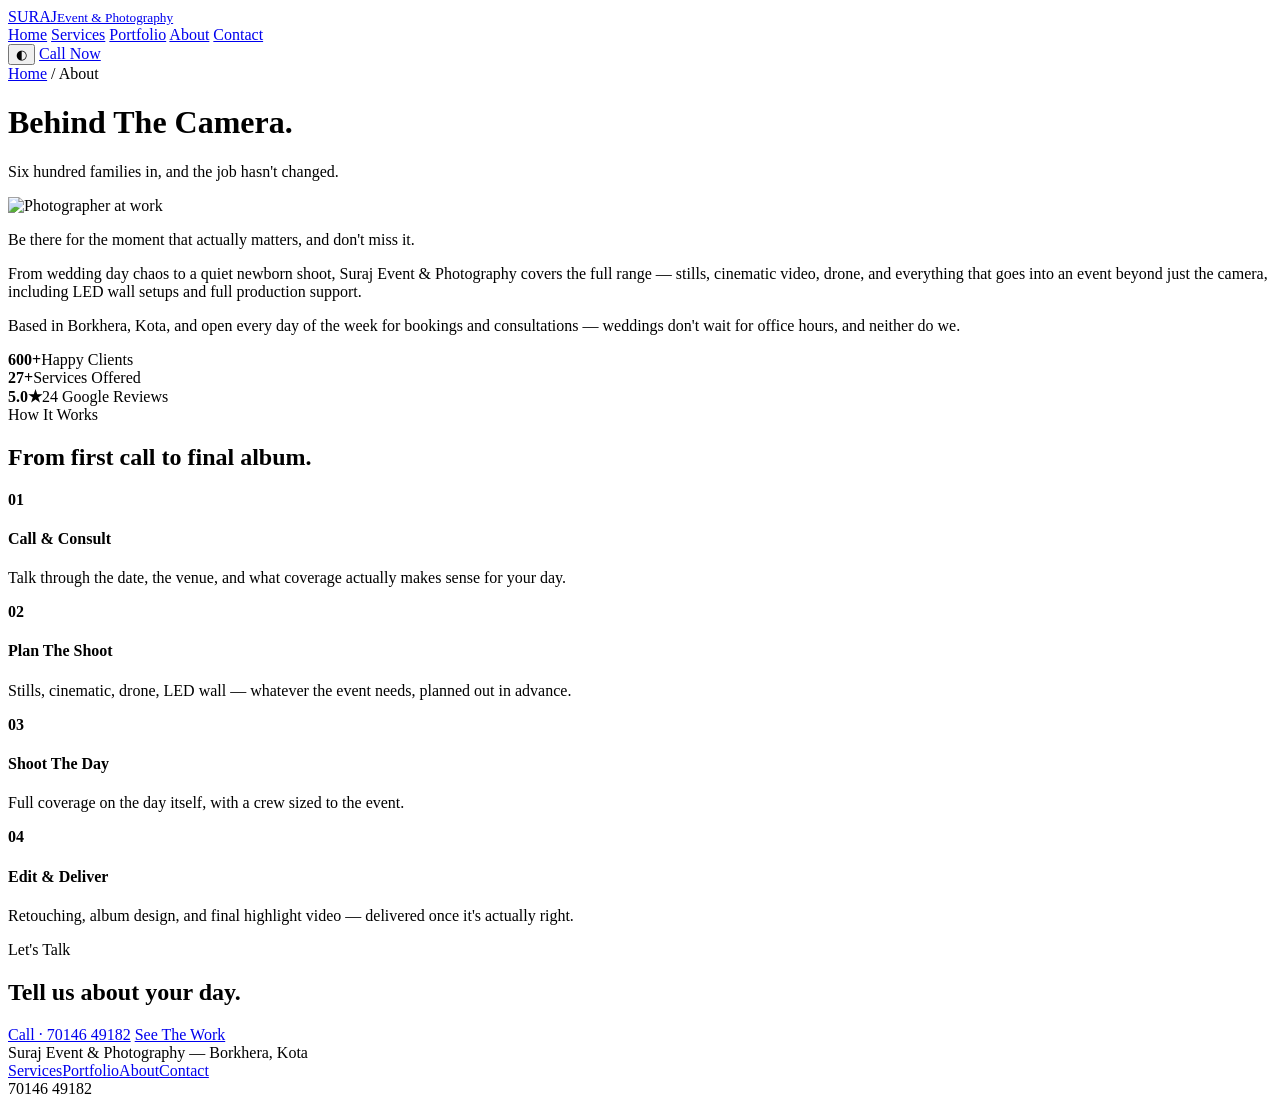
==== about.html @ c1bee330 "Add files via upload" ====
<!DOCTYPE html>
<html lang="en">
<head>
<meta charset="UTF-8">
<script>try{if(localStorage.getItem('theme')==='light'){document.documentElement.classList.add('light');}}catch(e){}</script>
<meta name="viewport" content="width=device-width, initial-scale=1.0">
<title>About — Suraj Event &amp; Photography</title>
<meta name="description" content="About Suraj Event & Photography — a wedding and cinematic photography studio in Borkhera, Kota, trusted by 600+ families.">
<meta name="theme-color" content="#0B0C0E">
<link rel="preconnect" href="https://fonts.googleapis.com">
<link rel="preconnect" href="https://fonts.gstatic.com" crossorigin>
<link href="https://fonts.googleapis.com/css2?family=Bebas+Neue&family=Inter:wght@400;500;600;700;800&family=JetBrains+Mono:wght@400;700&display=swap" rel="stylesheet">
<link rel="stylesheet" href="assets/styles.css">
</head>
<body>

<header>
  <div class="wrap nav-row">
    <a href="index.html" class="logo">SURAJ<small>Event &amp; Photography</small></a>
    <nav class="nav-links">
      <a href="index.html">Home</a>
      <a href="services.html">Services</a>
      <a href="portfolio.html">Portfolio</a>
      <a href="about.html" class="active">About</a>
      <a href="contact.html">Contact</a>
    </nav>
    <div class="nav-cta">
      <button class="theme-toggle" id="themeToggle" aria-label="Toggle light and dark mode" aria-pressed="false">◐</button>
      <a href="tel:+917014649182" class="btn btn-solid">Call Now</a>
    </div>
  </div>
</header>

<div class="page-banner">
  <div class="wrap">
    <div class="crumb reveal"><a href="index.html">Home</a> / About</div>
    <h1 class="reveal">Behind The Camera.</h1>
    <p class="lede reveal">Six hundred families in, and the job hasn't changed.</p>
  </div>
</div>

<section>
  <div class="wrap about-grid">
    <div class="about-media reveal">
      <img src="https://images.unsplash.com/photo-1606800052052-a08af7148866?q=80&w=900&auto=format&fit=crop" alt="Photographer at work" loading="lazy">
    </div>
    <div class="about-body reveal">
      <p>Be there for the moment that actually matters, and don't miss it.</p>
      <p>From wedding day chaos to a quiet newborn shoot, Suraj Event &amp; Photography covers the full range — stills, cinematic video, drone, and everything that goes into an event beyond just the camera, including LED wall setups and full production support.</p>
      <p>Based in Borkhera, Kota, and open every day of the week for bookings and consultations — weddings don't wait for office hours, and neither do we.</p>
    </div>
  </div>

  <div class="wrap">
    <div class="stats-row">
      <div class="reveal"><b>600+</b><span>Happy Clients</span></div>
      <div class="reveal"><b>27+</b><span>Services Offered</span></div>
      <div class="reveal"><b>5.0★</b><span>24 Google Reviews</span></div>
    </div>
  </div>

  <div class="wrap">
    <div class="section-head reveal">
      <div class="eyebrow">How It Works</div>
      <h2>From first call to final album.</h2>
    </div>
    <div class="process-grid">
      <div class="process-step reveal"><b>01</b><h4>Call &amp; Consult</h4><p>Talk through the date, the venue, and what coverage actually makes sense for your day.</p></div>
      <div class="process-step reveal"><b>02</b><h4>Plan The Shoot</h4><p>Stills, cinematic, drone, LED wall — whatever the event needs, planned out in advance.</p></div>
      <div class="process-step reveal"><b>03</b><h4>Shoot The Day</h4><p>Full coverage on the day itself, with a crew sized to the event.</p></div>
      <div class="process-step reveal"><b>04</b><h4>Edit &amp; Deliver</h4><p>Retouching, album design, and final highlight video — delivered once it's actually right.</p></div>
    </div>
  </div>
</section>

<div class="cta-band">
  <div class="wrap">
    <div class="eyebrow reveal" style="justify-content:center;">Let's Talk</div>
    <h2 class="reveal">Tell us about your day.</h2>
    <div class="hero-actions reveal">
      <a href="tel:+917014649182" class="btn btn-solid">Call · 70146 49182</a>
      <a href="portfolio.html" class="btn btn-outline">See The Work</a>
    </div>
  </div>
</div>

<footer>
  <div class="wrap">
    <div class="foot-row">
      <span>Suraj Event &amp; Photography — Borkhera, Kota</span>
      <div class="foot-links"><a href="services.html">Services</a><a href="portfolio.html">Portfolio</a><a href="about.html">About</a><a href="contact.html">Contact</a></div>
      <span>70146 49182</span>
    </div>
  </div>
</footer>

<script src="assets/main.js"></script>
</body>
</html>
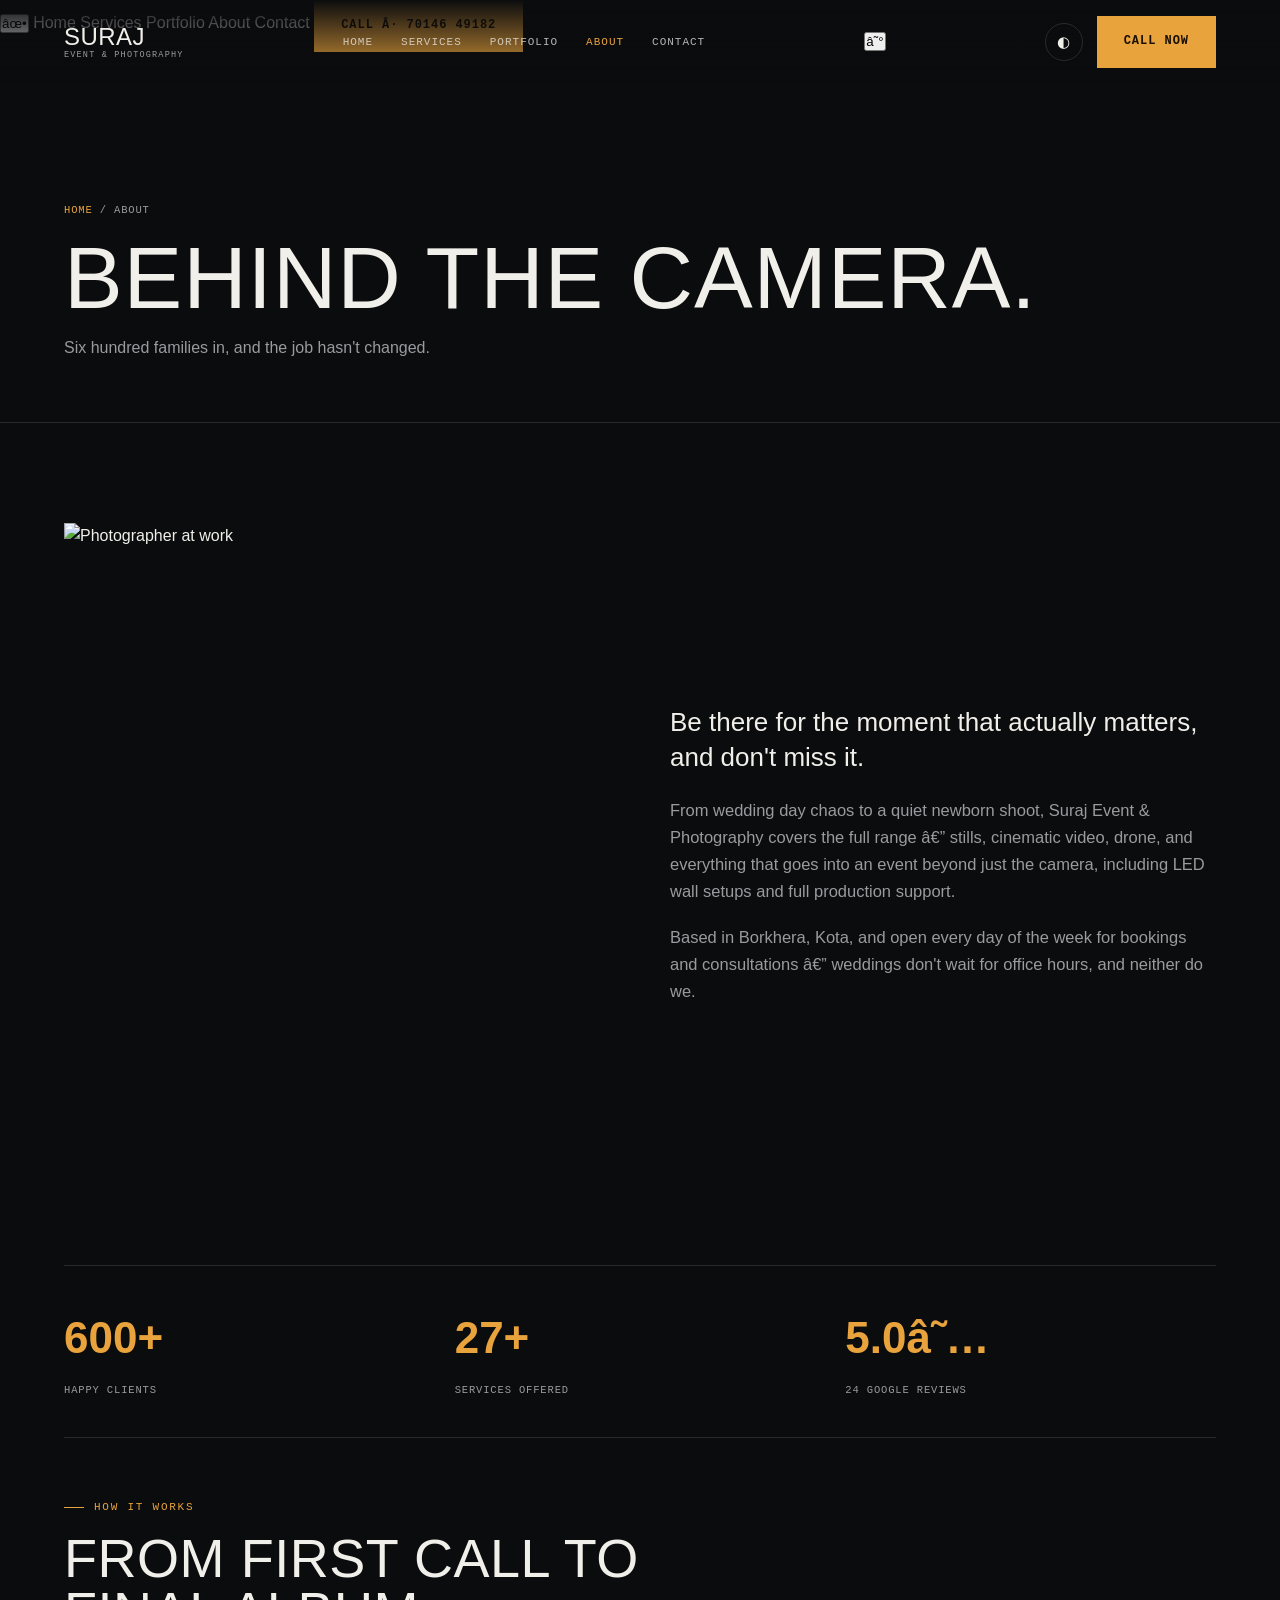
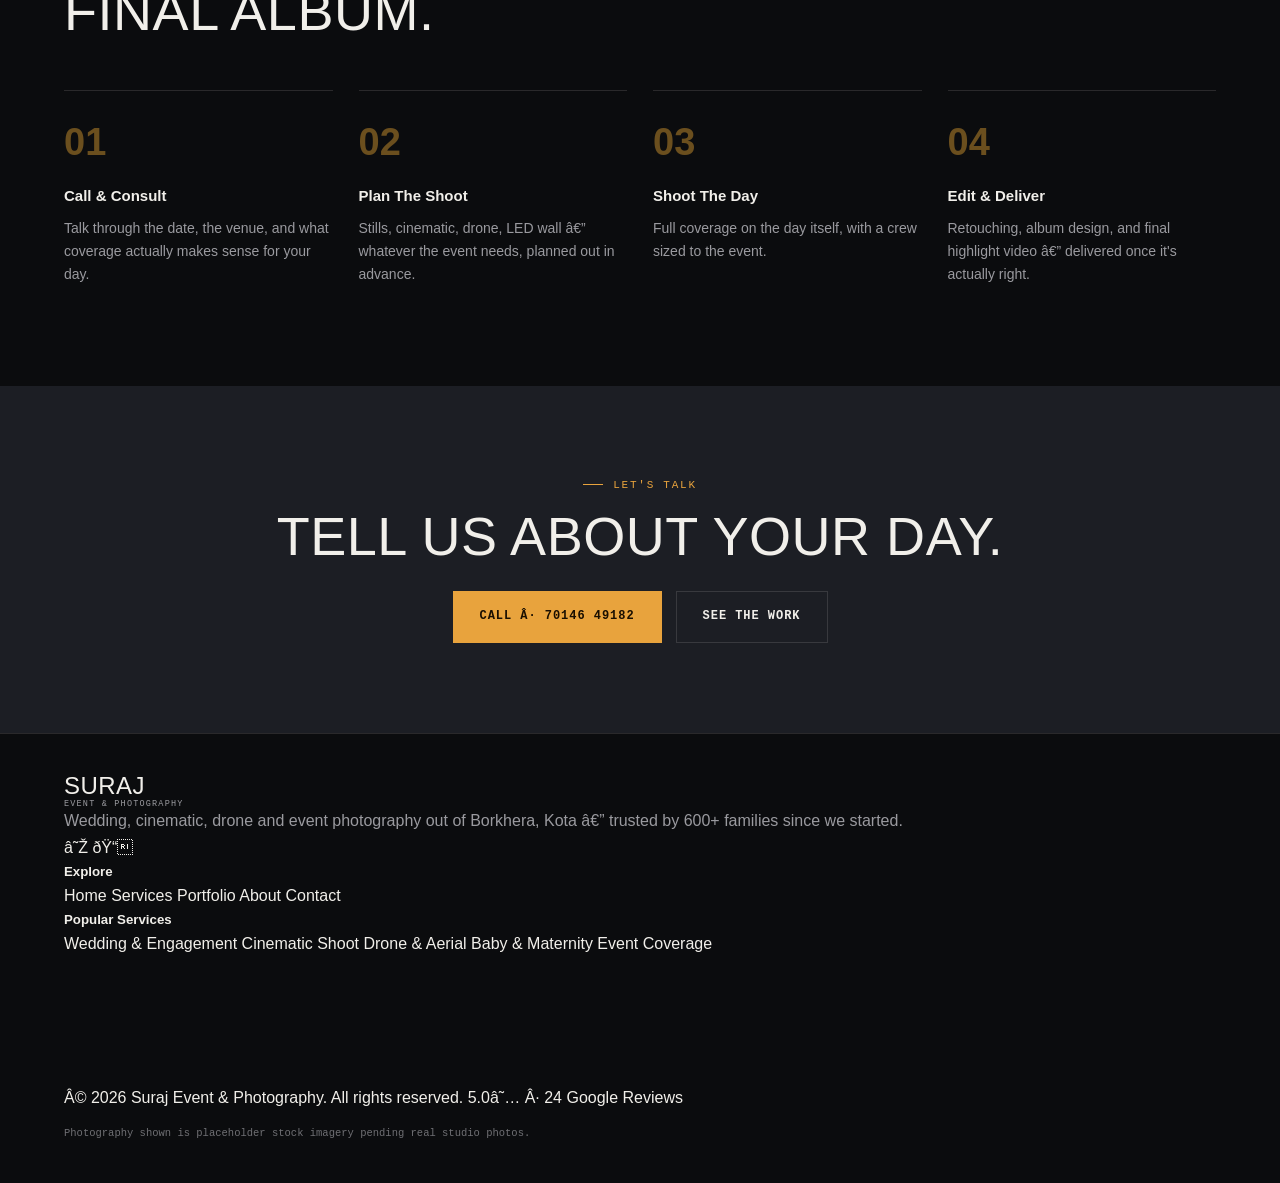
==== commit 3c6b859b: "Update about.html" ====
--- a/about.html
+++ b/about.html
@@ -4,8 +4,8 @@
 <meta charset="UTF-8">
 <script>try{if(localStorage.getItem('theme')==='light'){document.documentElement.classList.add('light');}}catch(e){}</script>
 <meta name="viewport" content="width=device-width, initial-scale=1.0">
-<title>About — Suraj Event &amp; Photography</title>
-<meta name="description" content="About Suraj Event & Photography — a wedding and cinematic photography studio in Borkhera, Kota, trusted by 600+ families.">
+<title>About â€” Suraj Event &amp; Photography</title>
+<meta name="description" content="About Suraj Event & Photography â€” a wedding and cinematic photography studio in Borkhera, Kota, trusted by 600+ families.">
 <meta name="theme-color" content="#0B0C0E">
 <link rel="preconnect" href="https://fonts.googleapis.com">
 <link rel="preconnect" href="https://fonts.gstatic.com" crossorigin>
@@ -24,12 +24,23 @@
       <a href="about.html" class="active">About</a>
       <a href="contact.html">Contact</a>
     </nav>
+    <button class="nav-toggle" id="navToggle" aria-label="Open menu">â˜°</button>
     <div class="nav-cta">
-      <button class="theme-toggle" id="themeToggle" aria-label="Toggle light and dark mode" aria-pressed="false">◐</button>
+      <button class="theme-toggle" id="themeToggle" aria-label="Toggle light and dark mode" aria-pressed="false">â—</button>
       <a href="tel:+917014649182" class="btn btn-solid">Call Now</a>
     </div>
   </div>
 </header>
+
+<div class="mobile-nav" id="mobileNav">
+  <button class="mobile-nav-close" id="mobileNavClose" aria-label="Close menu">âœ•</button>
+  <a href="index.html">Home</a>
+  <a href="services.html">Services</a>
+  <a href="portfolio.html">Portfolio</a>
+  <a href="about.html" class="active">About</a>
+  <a href="contact.html">Contact</a>
+  <a href="tel:+917014649182" class="btn btn-solid">Call Â· 70146 49182</a>
+</div>
 
 <div class="page-banner">
   <div class="wrap">
@@ -46,8 +57,8 @@
     </div>
     <div class="about-body reveal">
       <p>Be there for the moment that actually matters, and don't miss it.</p>
-      <p>From wedding day chaos to a quiet newborn shoot, Suraj Event &amp; Photography covers the full range — stills, cinematic video, drone, and everything that goes into an event beyond just the camera, including LED wall setups and full production support.</p>
-      <p>Based in Borkhera, Kota, and open every day of the week for bookings and consultations — weddings don't wait for office hours, and neither do we.</p>
+      <p>From wedding day chaos to a quiet newborn shoot, Suraj Event &amp; Photography covers the full range â€” stills, cinematic video, drone, and everything that goes into an event beyond just the camera, including LED wall setups and full production support.</p>
+      <p>Based in Borkhera, Kota, and open every day of the week for bookings and consultations â€” weddings don't wait for office hours, and neither do we.</p>
     </div>
   </div>
 
@@ -55,7 +66,7 @@
     <div class="stats-row">
       <div class="reveal"><b>600+</b><span>Happy Clients</span></div>
       <div class="reveal"><b>27+</b><span>Services Offered</span></div>
-      <div class="reveal"><b>5.0★</b><span>24 Google Reviews</span></div>
+      <div class="reveal"><b>5.0â˜…</b><span>24 Google Reviews</span></div>
     </div>
   </div>
 
@@ -66,9 +77,9 @@
     </div>
     <div class="process-grid">
       <div class="process-step reveal"><b>01</b><h4>Call &amp; Consult</h4><p>Talk through the date, the venue, and what coverage actually makes sense for your day.</p></div>
-      <div class="process-step reveal"><b>02</b><h4>Plan The Shoot</h4><p>Stills, cinematic, drone, LED wall — whatever the event needs, planned out in advance.</p></div>
+      <div class="process-step reveal"><b>02</b><h4>Plan The Shoot</h4><p>Stills, cinematic, drone, LED wall â€” whatever the event needs, planned out in advance.</p></div>
       <div class="process-step reveal"><b>03</b><h4>Shoot The Day</h4><p>Full coverage on the day itself, with a crew sized to the event.</p></div>
-      <div class="process-step reveal"><b>04</b><h4>Edit &amp; Deliver</h4><p>Retouching, album design, and final highlight video — delivered once it's actually right.</p></div>
+      <div class="process-step reveal"><b>04</b><h4>Edit &amp; Deliver</h4><p>Retouching, album design, and final highlight video â€” delivered once it's actually right.</p></div>
     </div>
   </div>
 </section>
@@ -78,7 +89,7 @@
     <div class="eyebrow reveal" style="justify-content:center;">Let's Talk</div>
     <h2 class="reveal">Tell us about your day.</h2>
     <div class="hero-actions reveal">
-      <a href="tel:+917014649182" class="btn btn-solid">Call · 70146 49182</a>
+      <a href="tel:+917014649182" class="btn btn-solid">Call Â· 70146 49182</a>
       <a href="portfolio.html" class="btn btn-outline">See The Work</a>
     </div>
   </div>
@@ -86,11 +97,43 @@
 
 <footer>
   <div class="wrap">
-    <div class="foot-row">
-      <span>Suraj Event &amp; Photography — Borkhera, Kota</span>
-      <div class="foot-links"><a href="services.html">Services</a><a href="portfolio.html">Portfolio</a><a href="about.html">About</a><a href="contact.html">Contact</a></div>
-      <span>70146 49182</span>
+    <div class="foot-grid">
+      <div class="foot-brand reveal">
+        <div class="logo">SURAJ<small>Event &amp; Photography</small></div>
+        <p>Wedding, cinematic, drone and event photography out of Borkhera, Kota â€” trusted by 600+ families since we started.</p>
+        <div class="foot-social">
+          <a href="tel:+917014649182" aria-label="Call">â˜Ž</a>
+          <a href="https://www.google.com/maps/search/Suraj+Event+%26+Photography+Canal+Road+Pratap+Nagar+Borkhera+Kota" target="_blank" rel="noopener" aria-label="Directions">ðŸ“</a>
+        </div>
+      </div>
+      <div class="foot-col reveal">
+        <h5>Explore</h5>
+        <a href="index.html">Home</a>
+        <a href="services.html">Services</a>
+        <a href="portfolio.html">Portfolio</a>
+        <a href="about.html">About</a>
+        <a href="contact.html">Contact</a>
+      </div>
+      <div class="foot-col reveal">
+        <h5>Popular Services</h5>
+        <a href="services.html">Wedding &amp; Engagement</a>
+        <a href="services.html">Cinematic Shoot</a>
+        <a href="services.html">Drone &amp; Aerial</a>
+        <a href="services.html">Baby &amp; Maternity</a>
+        <a href="services.html">Event Coverage</a>
+      </div>
+      <div class="foot-col reveal">
+        <h5>Get In Touch</h5>
+        <a href="tel:+917014649182">70146 49182</a>
+        <p>3rd, Canal Road, Pratap Nagar,<br>Borkhera, Kota, Rajasthan 324002</p>
+        <div class="foot-badge"><span class="rec-dot" style="width:6px;height:6px;"></span>Open 24 Hours, Daily</div>
+      </div>
     </div>
+    <div class="foot-bottom">
+      <span>Â© 2026 Suraj Event &amp; Photography. All rights reserved.</span>
+      <span>5.0â˜… Â· 24 Google Reviews</span>
+    </div>
+    <p class="disclaimer">Photography shown is placeholder stock imagery pending real studio photos.</p>
   </div>
 </footer>
 
--- a/assets/styles.css
+++ b/assets/styles.css
@@ -0,0 +1,185 @@
+:root{
+  --ink:#0B0C0E; --panel:#141519; --panel-2:#1C1E24;
+  --amber:#E8A33D; --amber-dim:#6B4F1E;
+  --rec:#D8453B;
+  --text:#F1EFEA; --text-dim:#9A9A9F;
+  --line:rgba(241,239,234,.13);
+  --display:'Bebas Neue',sans-serif; --sans:'Inter',sans-serif; --mono:'JetBrains Mono',monospace;
+  --ease:cubic-bezier(.16,1,.3,1);
+}
+html.light{
+  --ink:#F5F2EC; --panel:#FFFFFF; --panel-2:#EFEBE2;
+  --text:#17181C; --text-dim:#6B6B6F;
+  --line:rgba(23,24,28,.12);
+}
+*{box-sizing:border-box;margin:0;padding:0;}
+html{scroll-behavior:smooth;}
+body{background:var(--ink);color:var(--text);font-family:var(--sans);line-height:1.65;-webkit-font-smoothing:antialiased;transition:background .4s var(--ease),color .4s var(--ease);overflow-x:hidden;}
+img{max-width:100%;display:block;}
+a{color:inherit;text-decoration:none;}
+.wrap{max-width:1200px;margin:0 auto;padding:0 24px;}
+@media(max-width:640px){.wrap{padding:0 18px;}}
+.eyebrow{font-family:var(--mono);font-size:11px;letter-spacing:.16em;text-transform:uppercase;color:var(--amber);display:flex;align-items:center;gap:10px;margin-bottom:16px;}
+.eyebrow::before{content:'';width:20px;height:1px;background:var(--amber);}
+h1,h2,h3{font-family:var(--display);font-weight:400;line-height:.98;letter-spacing:.01em;text-transform:uppercase;}
+h2{font-size:clamp(32px,5vw,54px);}
+p{color:var(--text-dim);}
+.rec{color:var(--rec);}
+.btn{display:inline-flex;align-items:center;gap:10px;padding:15px 26px;font-family:var(--mono);font-size:12px;letter-spacing:.08em;text-transform:uppercase;font-weight:700;cursor:pointer;transition:transform .3s var(--ease),background .3s,color .3s;border:1px solid transparent;}
+.btn-solid{background:var(--amber);color:#1A0F00;}
+.btn-solid:hover{transform:translateY(-2px);}
+.btn-outline{border-color:var(--line);color:var(--text);}
+.btn-outline:hover{border-color:var(--amber);color:var(--amber);}
+.reveal{opacity:0;transform:translateY(32px);transition:opacity .8s var(--ease),transform .8s var(--ease);}
+.reveal.in{opacity:1;transform:translateY(0);}
+@media (prefers-reduced-motion:reduce){.reveal{opacity:1!important;transform:none!important;transition:none!important;}*{animation:none!important;}}
+
+/* ===== Film-strip motif ===== */
+.filmstrip{height:14px;background:repeating-linear-gradient(90deg,var(--panel-2) 0 8px, transparent 8px 20px);position:relative;border-top:1px solid var(--line);border-bottom:1px solid var(--line);}
+
+/* ===== Nav ===== */
+header{position:fixed;top:0;left:0;right:0;z-index:50;padding:16px 0;background:linear-gradient(180deg,var(--ink) 0%,transparent 100%);}
+html.light header{background:linear-gradient(180deg,var(--ink) 50%,transparent 100%);}
+.nav-row{display:flex;align-items:center;justify-content:space-between;}
+.logo{font-family:var(--display);font-size:24px;letter-spacing:.02em;line-height:1;}
+.logo small{display:block;font-family:var(--mono);font-size:8.5px;letter-spacing:.14em;color:var(--text-dim);text-transform:uppercase;margin-top:2px;}
+.nav-links{display:flex;gap:28px;font-family:var(--mono);font-size:11px;letter-spacing:.09em;text-transform:uppercase;}
+.nav-links a{opacity:.75;transition:opacity .25s;}
+.nav-links a:hover, .nav-links a.active{opacity:1;color:var(--amber);}
+@media(max-width:860px){.nav-links{display:none;}}
+.nav-cta{display:flex;align-items:center;gap:14px;}
+.theme-toggle{width:38px;height:38px;border:1px solid var(--line);border-radius:50%;display:flex;align-items:center;justify-content:center;cursor:pointer;background:none;color:var(--text);font-size:15px;}
+
+/* ===== Page header banner (inner pages) ===== */
+.page-banner{padding:150px 0 60px;border-bottom:1px solid var(--line);}
+.page-banner h1{font-size:clamp(44px,8vw,88px);}
+.page-banner .lede{font-size:16px;max-width:480px;margin-top:14px;}
+.crumb{font-family:var(--mono);font-size:10.5px;letter-spacing:.08em;text-transform:uppercase;color:var(--text-dim);margin-bottom:16px;}
+.crumb a{color:var(--amber);}
+
+/* ===== Hero (home) ===== */
+.hero{min-height:100svh;display:flex;flex-direction:column;justify-content:center;position:relative;padding:0;}
+.letterbox-bar{height:44px;background:#000;flex-shrink:0;}
+@media(max-width:640px){.letterbox-bar{height:26px;}}
+.hero-media{position:relative;flex:1;min-height:56vh;overflow:hidden;background:#000;}
+.hero-media video, .hero-media img{width:100%;height:100%;object-fit:cover;filter:saturate(1.05) contrast(1.05) brightness(.75);position:absolute;inset:0;}
+.hero-media::after{content:'';position:absolute;inset:0;background:linear-gradient(180deg,rgba(11,12,14,.2) 0%,rgba(11,12,14,.88) 100%);z-index:1;}
+.hero-overlay{position:absolute;inset:0;display:flex;flex-direction:column;justify-content:flex-end;padding:48px 24px;z-index:2;}
+.rec-badge{display:inline-flex;align-items:center;gap:8px;font-family:var(--mono);font-size:10.5px;letter-spacing:.1em;text-transform:uppercase;color:var(--text);border:1px solid var(--line);padding:7px 13px;margin-bottom:20px;width:fit-content;background:rgba(11,12,14,.4);backdrop-filter:blur(4px);}
+.rec-dot{width:8px;height:8px;border-radius:50%;background:var(--rec);animation:recPulse 1.6s ease-in-out infinite;flex-shrink:0;}
+@keyframes recPulse{0%,100%{opacity:1;}50%{opacity:.25;}}
+.hero-overlay h1{font-size:clamp(46px,9vw,108px);max-width:900px;}
+.hero-overlay .lede{font-size:16px;max-width:440px;margin-top:16px;color:#D8D6D0;}
+.hero-actions{display:flex;flex-wrap:wrap;gap:14px;margin-top:28px;}
+.hero-stats{display:flex;gap:34px;margin-top:40px;font-family:var(--mono);flex-wrap:wrap;}
+.hero-stats b{display:block;font-family:var(--display);font-size:30px;color:var(--amber);line-height:1;}
+.hero-stats span{font-size:9.5px;letter-spacing:.08em;text-transform:uppercase;color:var(--text-dim);}
+.sound-toggle{position:absolute;bottom:24px;right:24px;z-index:3;width:38px;height:38px;border-radius:50%;border:1px solid var(--line);background:rgba(11,12,14,.5);backdrop-filter:blur(4px);color:var(--text);display:flex;align-items:center;justify-content:center;cursor:pointer;font-size:14px;}
+
+/* ===== Ticker ===== */
+.ticker-strip{padding:16px 0;overflow:hidden;white-space:nowrap;background:var(--panel);}
+.ticker-track{display:inline-block;font-family:var(--mono);font-size:12px;letter-spacing:.1em;text-transform:uppercase;color:var(--text-dim);animation:tickerScroll 36s linear infinite;}
+.ticker-track span{margin:0 22px;color:var(--amber);}
+@keyframes tickerScroll{from{transform:translateX(0);}to{transform:translateX(-50%);}}
+
+/* ===== Section shell ===== */
+section{padding:100px 0;}
+@media(max-width:640px){section{padding:66px 0;}}
+.section-head{max-width:620px;margin-bottom:52px;}
+.section-head p{font-size:16px;}
+.section-head.center{margin-left:auto;margin-right:auto;text-align:center;}
+.section-head.center .eyebrow{justify-content:center;}
+.section-head.center::before{margin:0 auto;}
+
+/* ===== Services ===== */
+.svc-group{border-top:1px solid var(--line);padding:28px 0;display:grid;grid-template-columns:230px 1fr;gap:30px;}
+@media(max-width:760px){.svc-group{grid-template-columns:1fr;gap:12px;}}
+.svc-group:last-child{border-bottom:1px solid var(--line);}
+.svc-group h3{font-size:24px;display:flex;align-items:center;gap:12px;text-transform:none;}
+.svc-num{font-family:var(--mono);font-size:11px;color:var(--amber);}
+.svc-chips{display:flex;flex-wrap:wrap;gap:10px 16px;}
+.svc-chips span{font-size:14.5px;color:var(--text);position:relative;padding-left:16px;}
+.svc-chips span::before{content:'';position:absolute;left:0;top:9px;width:6px;height:1px;background:var(--amber);}
+
+/* ===== Portfolio / Gallery ===== */
+.gallery-grid{display:grid;grid-template-columns:repeat(4,1fr);grid-auto-rows:180px;gap:12px;}
+.g-item{position:relative;overflow:hidden;cursor:pointer;}
+.g-tall{grid-row:span 2;}
+.g-item img{width:100%;height:100%;object-fit:cover;transition:transform .6s var(--ease),filter .4s;filter:saturate(1.02);}
+.g-item:hover img{transform:scale(1.08);}
+.g-item::after{content:attr(data-cap);position:absolute;left:0;right:0;bottom:0;padding:12px 14px;font-family:var(--mono);font-size:10px;letter-spacing:.07em;text-transform:uppercase;color:var(--text);background:linear-gradient(0deg,rgba(11,12,14,.9),transparent);opacity:0;transition:opacity .3s;}
+.g-item:hover::after{opacity:1;}
+@media(max-width:820px){.gallery-grid{grid-template-columns:repeat(2,1fr);grid-auto-rows:150px;}}
+.filter-row{display:flex;flex-wrap:wrap;gap:10px;margin-bottom:32px;}
+.filter-row button{font-family:var(--mono);font-size:11px;letter-spacing:.07em;text-transform:uppercase;padding:9px 16px;border:1px solid var(--line);background:none;color:var(--text-dim);cursor:pointer;transition:all .25s;}
+.filter-row button.active, .filter-row button:hover{border-color:var(--amber);color:var(--amber);}
+.g-item.hidden{display:none;}
+
+.lightbox{position:fixed;inset:0;z-index:100;background:rgba(0,0,0,.94);display:none;align-items:center;justify-content:center;padding:40px;cursor:zoom-out;}
+.lightbox.open{display:flex;}
+.lightbox img{max-width:90vw;max-height:85vh;object-fit:contain;}
+.lightbox-close{position:absolute;top:22px;right:28px;font-family:var(--mono);font-size:13px;color:var(--text);border:1px solid var(--line);padding:8px 14px;}
+
+/* ===== Showreel ===== */
+.showreel{position:relative;aspect-ratio:16/9;overflow:hidden;background:#000;cursor:pointer;}
+.showreel video{width:100%;height:100%;object-fit:cover;}
+.showreel-play{position:absolute;inset:0;display:flex;align-items:center;justify-content:center;background:rgba(11,12,14,.35);transition:opacity .3s;}
+.showreel-play span{width:78px;height:78px;border-radius:50%;background:var(--amber);color:#1A0F00;display:flex;align-items:center;justify-content:center;font-size:22px;}
+.showreel.playing .showreel-play{opacity:0;pointer-events:none;}
+
+/* ===== About ===== */
+.about-grid{display:grid;grid-template-columns:1fr 1fr;gap:60px;align-items:center;}
+@media(max-width:860px){.about-grid{grid-template-columns:1fr;gap:34px;}}
+.about-media{position:relative;aspect-ratio:4/5;overflow:hidden;}
+.about-media img{width:100%;height:100%;object-fit:cover;}
+.about-body p{font-size:16.5px;margin-bottom:18px;}
+.about-body p:first-of-type{font-family:var(--display);font-size:26px;text-transform:none;color:var(--text);line-height:1.35;margin-bottom:22px;letter-spacing:0;}
+
+.stats-row{display:grid;grid-template-columns:repeat(3,1fr);gap:20px;border-top:1px solid var(--line);border-bottom:1px solid var(--line);padding:36px 0;margin:60px 0;}
+@media(max-width:640px){.stats-row{grid-template-columns:1fr;gap:24px;text-align:center;}}
+.stats-row b{display:block;font-family:var(--display);font-size:44px;color:var(--amber);}
+.stats-row span{font-family:var(--mono);font-size:10.5px;letter-spacing:.08em;text-transform:uppercase;color:var(--text-dim);}
+
+.process-grid{display:grid;grid-template-columns:repeat(4,1fr);gap:26px;}
+@media(max-width:860px){.process-grid{grid-template-columns:1fr 1fr;}}
+@media(max-width:560px){.process-grid{grid-template-columns:1fr;}}
+.process-step{border-top:1px solid var(--line);padding-top:20px;}
+.process-step b{display:block;font-family:var(--display);font-size:38px;color:var(--amber-dim);margin-bottom:10px;}
+.process-step h4{font-family:var(--sans);font-weight:700;font-size:15px;margin-bottom:8px;color:var(--text);}
+.process-step p{font-size:14px;}
+
+/* ===== Reviews ===== */
+.rating-row{display:flex;align-items:center;gap:18px;margin-bottom:48px;flex-wrap:wrap;}
+.rating-num{font-family:var(--display);font-size:64px;color:var(--amber);line-height:1;}
+.stars{color:var(--amber);letter-spacing:2px;font-size:16px;}
+.rating-meta{font-family:var(--mono);font-size:11px;letter-spacing:.08em;text-transform:uppercase;color:var(--text-dim);}
+.notes-grid{display:grid;grid-template-columns:repeat(3,1fr);gap:20px;}
+@media(max-width:860px){.notes-grid{grid-template-columns:1fr;}}
+.note{background:var(--panel);border:1px solid var(--line);padding:26px 24px;}
+.note .stars{font-size:13px;margin-bottom:14px;display:block;}
+.note p{font-size:15.5px;color:var(--text);line-height:1.55;margin-bottom:16px;}
+.note footer{font-family:var(--mono);font-size:10.5px;letter-spacing:.08em;text-transform:uppercase;color:var(--text-dim);}
+
+/* ===== Hours / Location / Contact ===== */
+.hl-grid{display:grid;grid-template-columns:1fr 1fr;gap:60px;}
+@media(max-width:860px){.hl-grid{grid-template-columns:1fr;gap:40px;}}
+.loc-address{font-size:16px;margin-bottom:22px;line-height:1.7;}
+.loc-address b{display:block;font-family:var(--display);font-size:26px;color:var(--text);margin-bottom:6px;text-transform:none;}
+.hours-line{font-family:var(--mono);font-size:14px;color:var(--text);display:flex;align-items:center;gap:10px;margin-bottom:20px;}
+.hours-line .rec-dot{width:7px;height:7px;}
+.map-embed{width:100%;aspect-ratio:4/3;border:1px solid var(--line);filter:grayscale(.3) invert(.9) contrast(.9);}
+html.light .map-embed{filter:none;}
+.contact-cards{display:grid;grid-template-columns:repeat(3,1fr);gap:20px;margin-top:50px;}
+@media(max-width:760px){.contact-cards{grid-template-columns:1fr;}}
+.c-card{border:1px solid var(--line);padding:26px;}
+.c-card .eyebrow{margin-bottom:10px;}
+.c-card a, .c-card p{font-size:15.5px;color:var(--text);}
+
+/* ===== CTA / Footer ===== */
+.cta-band{background:var(--panel-2);text-align:center;padding:90px 0;}
+.cta-band h2{margin-bottom:20px;}
+.cta-band .hero-actions{justify-content:center;}
+footer{padding:40px 0;border-top:1px solid var(--line);}
+.foot-row{display:flex;justify-content:space-between;align-items:center;flex-wrap:wrap;gap:16px;font-family:var(--mono);font-size:11px;letter-spacing:.05em;color:var(--text-dim);}
+.foot-links{display:flex;gap:20px;}
+.disclaimer{font-family:var(--mono);font-size:10.5px;color:var(--text-dim);opacity:.7;margin-top:14px;max-width:640px;}
